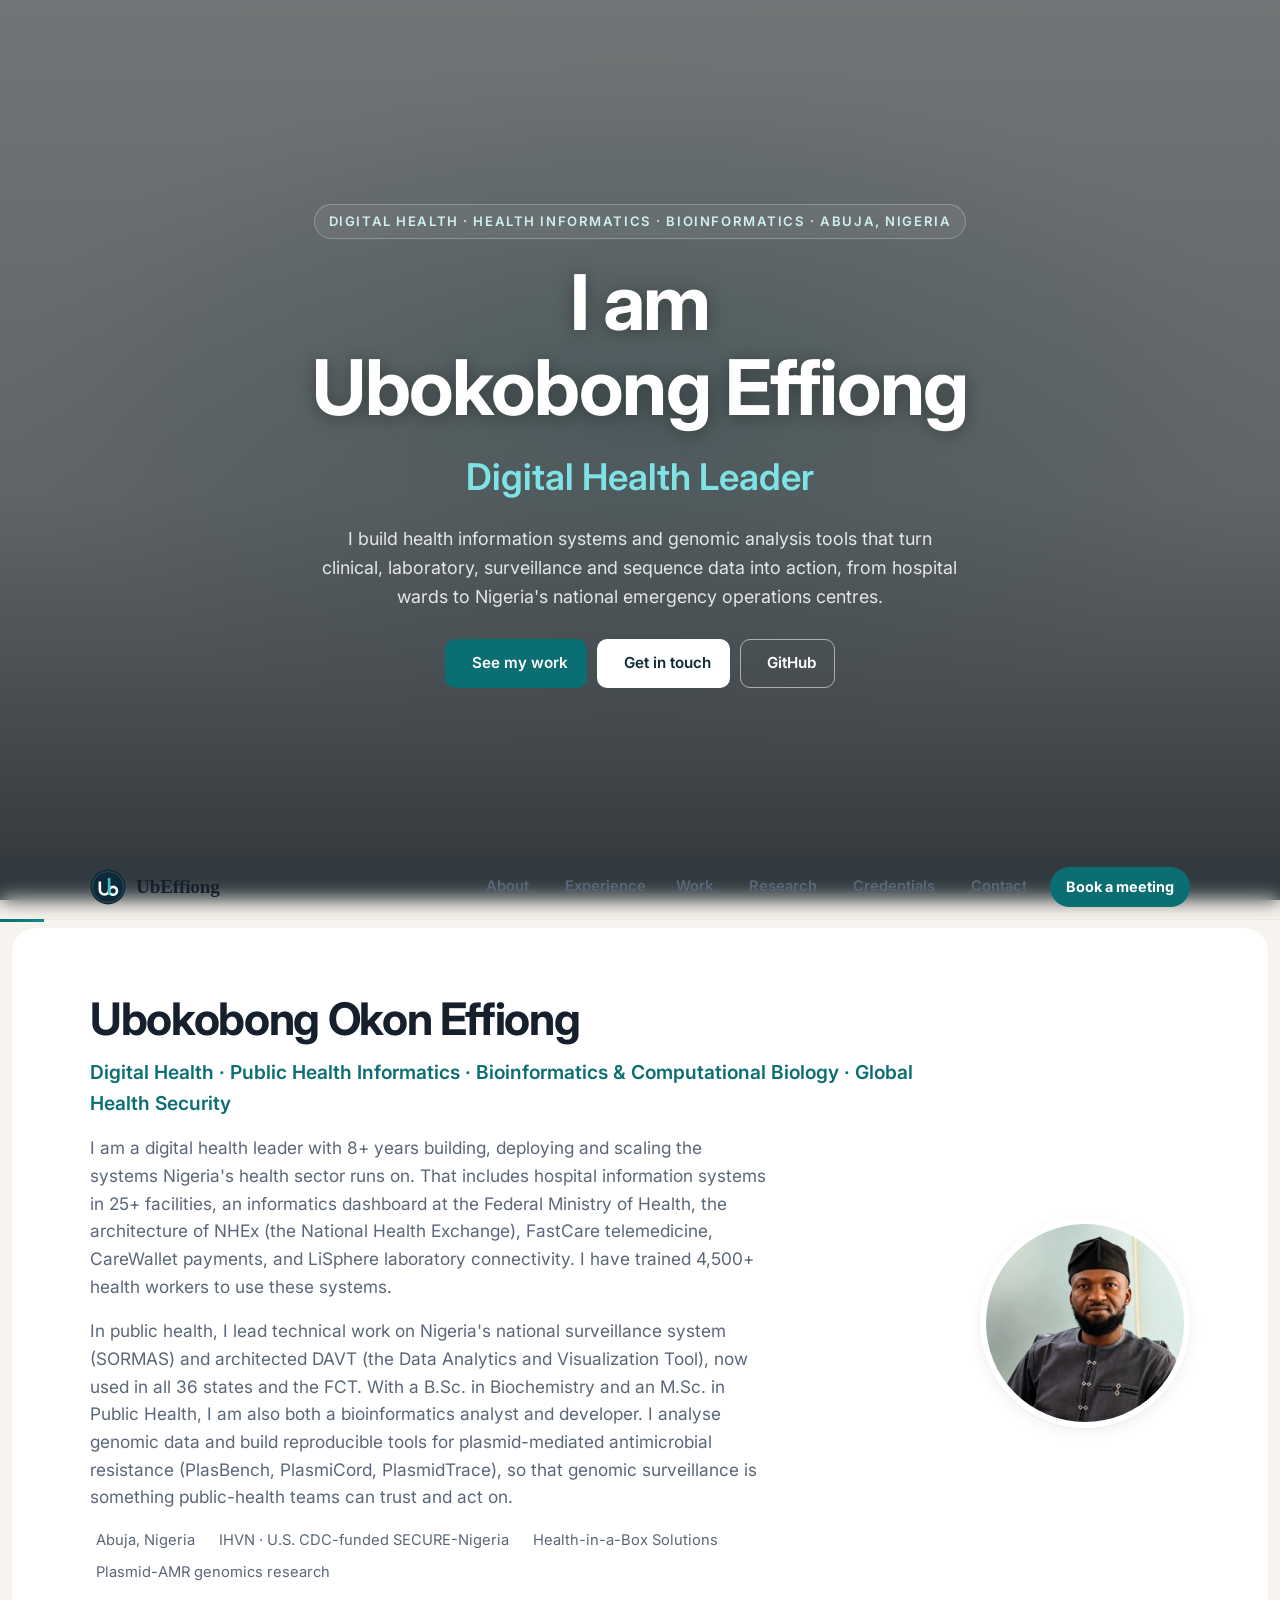
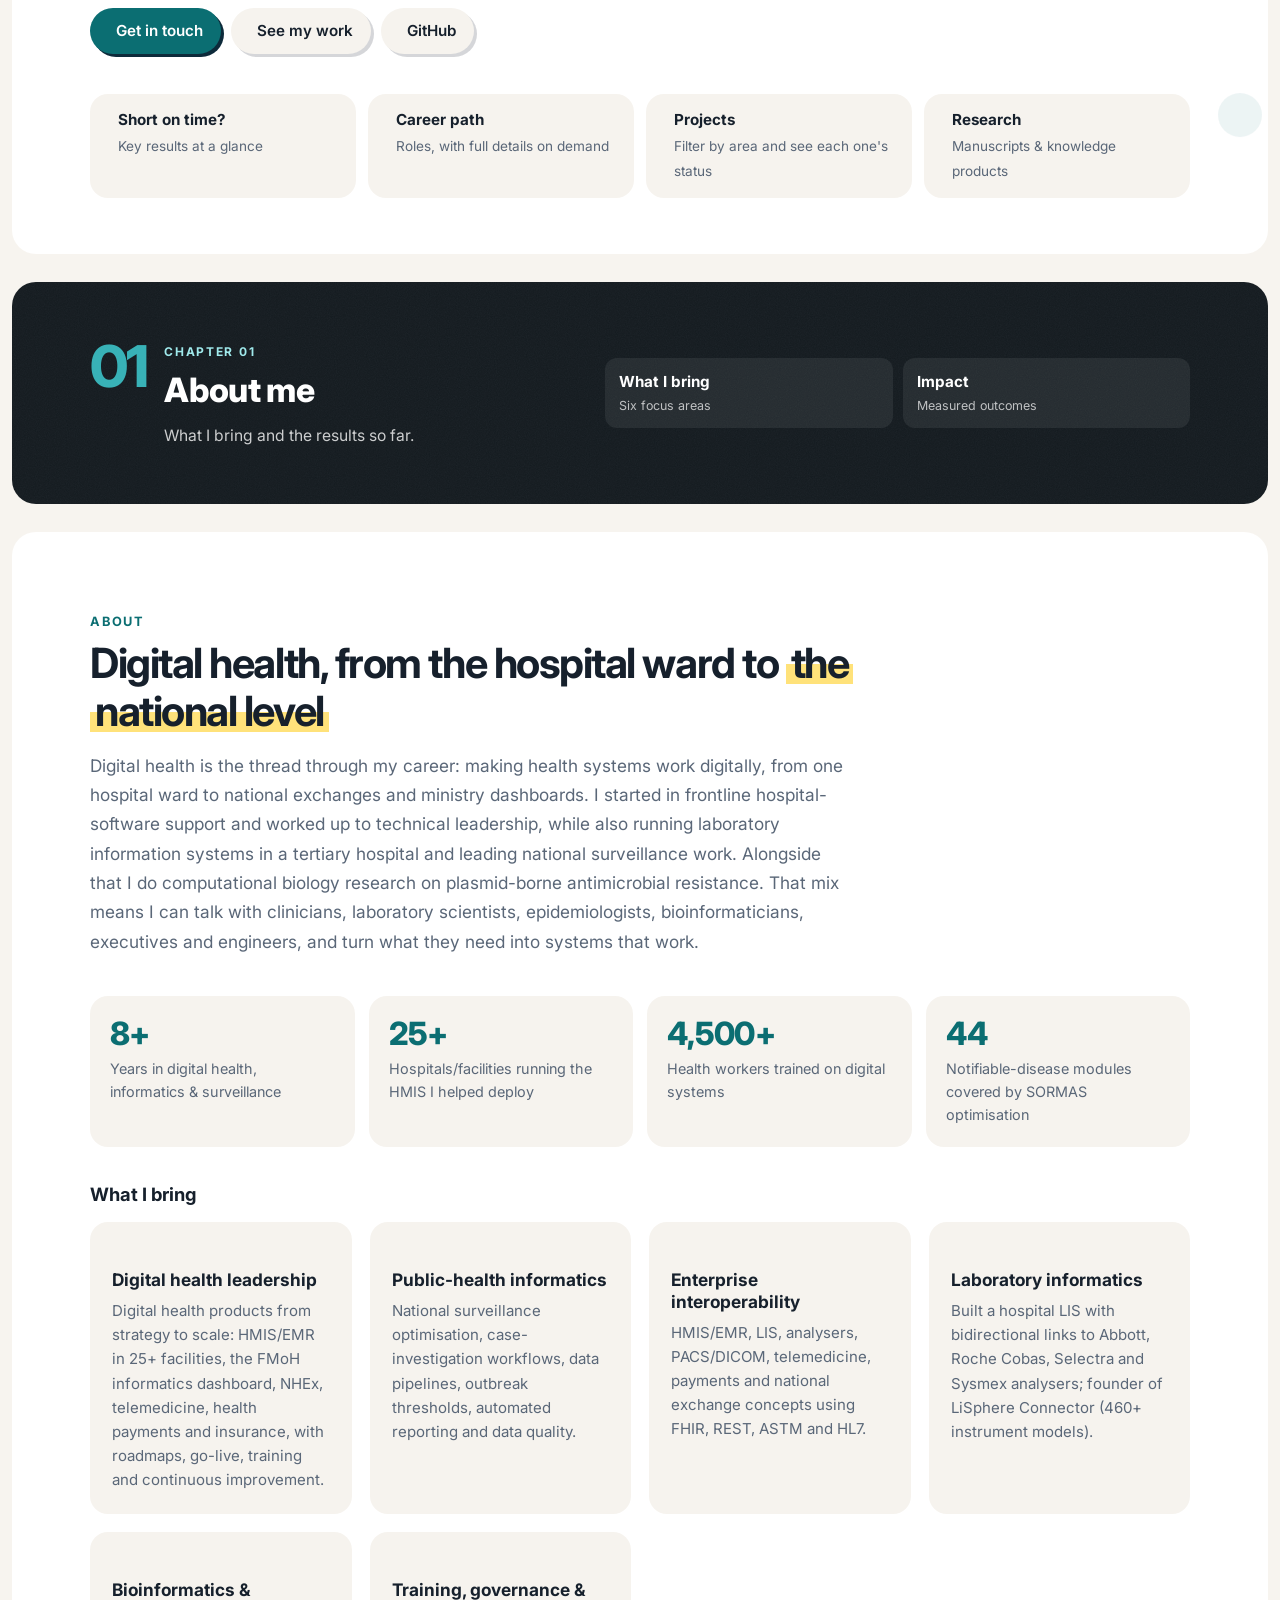
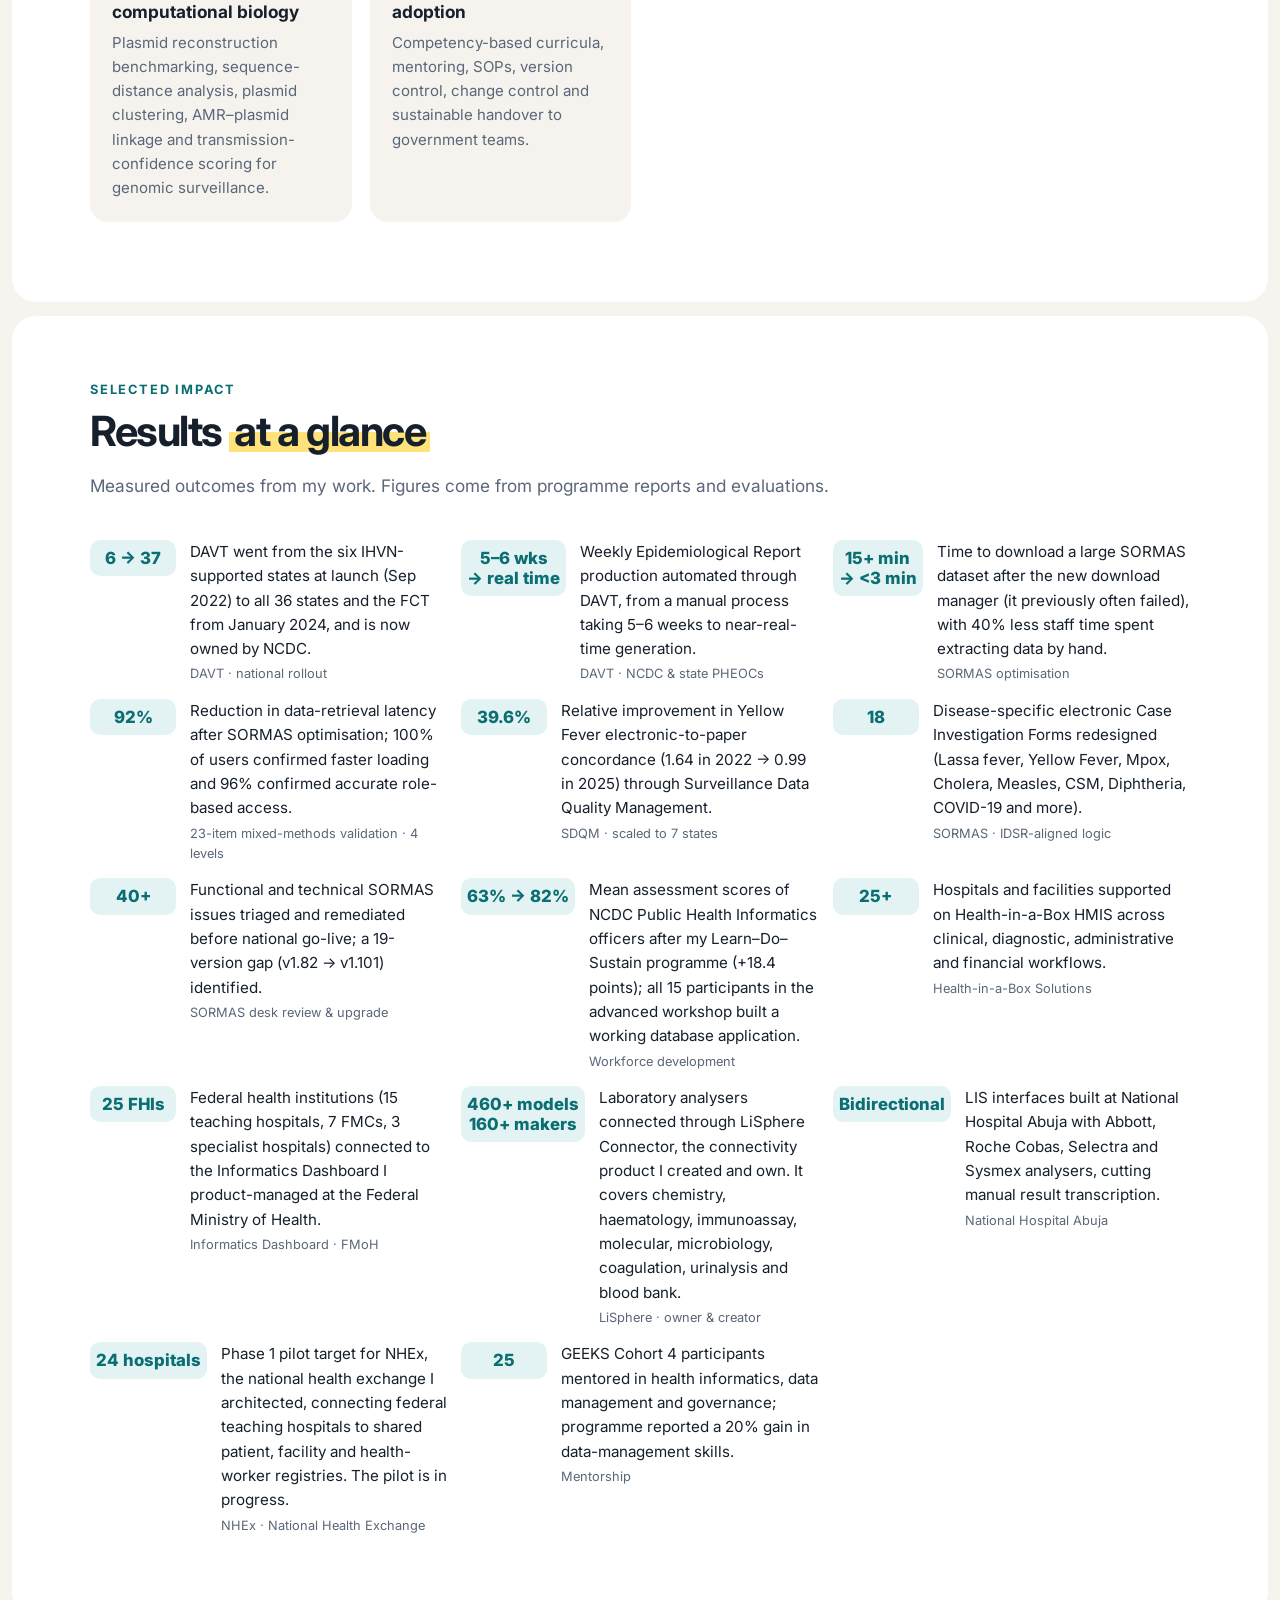
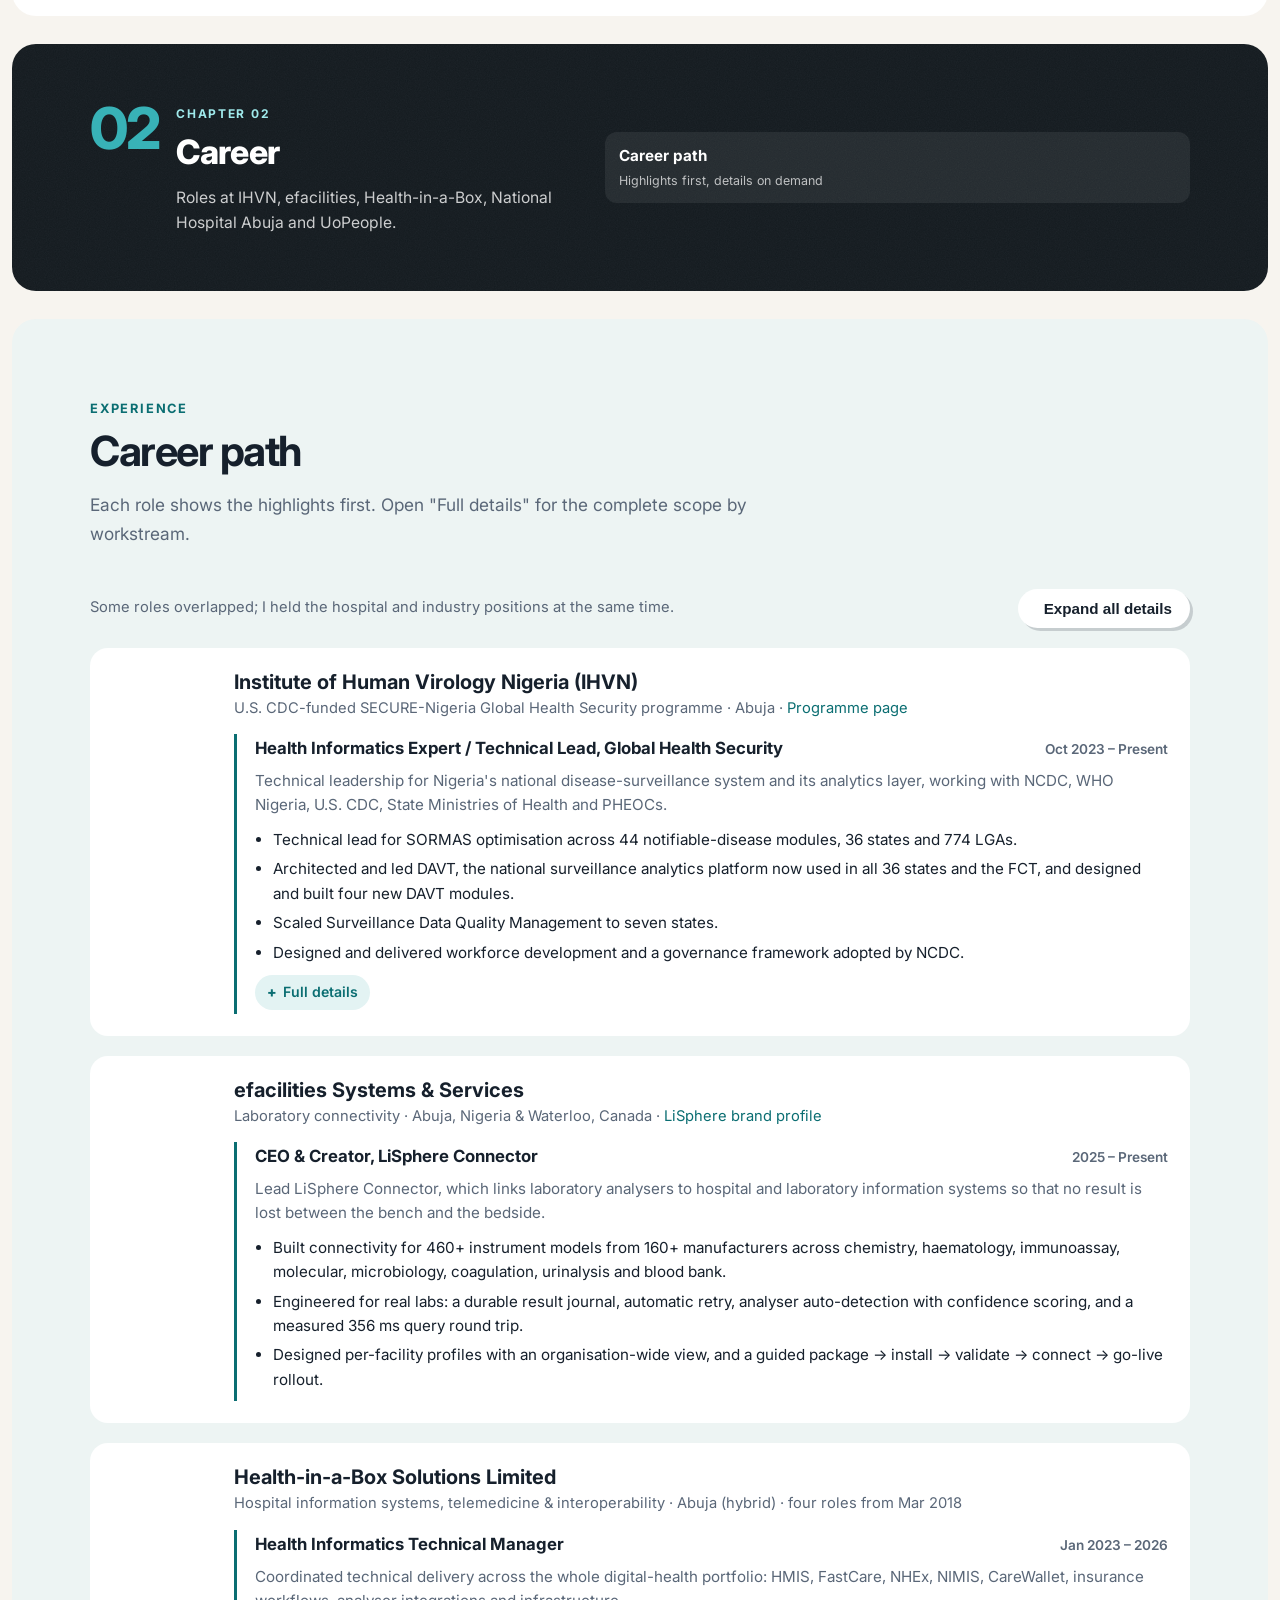
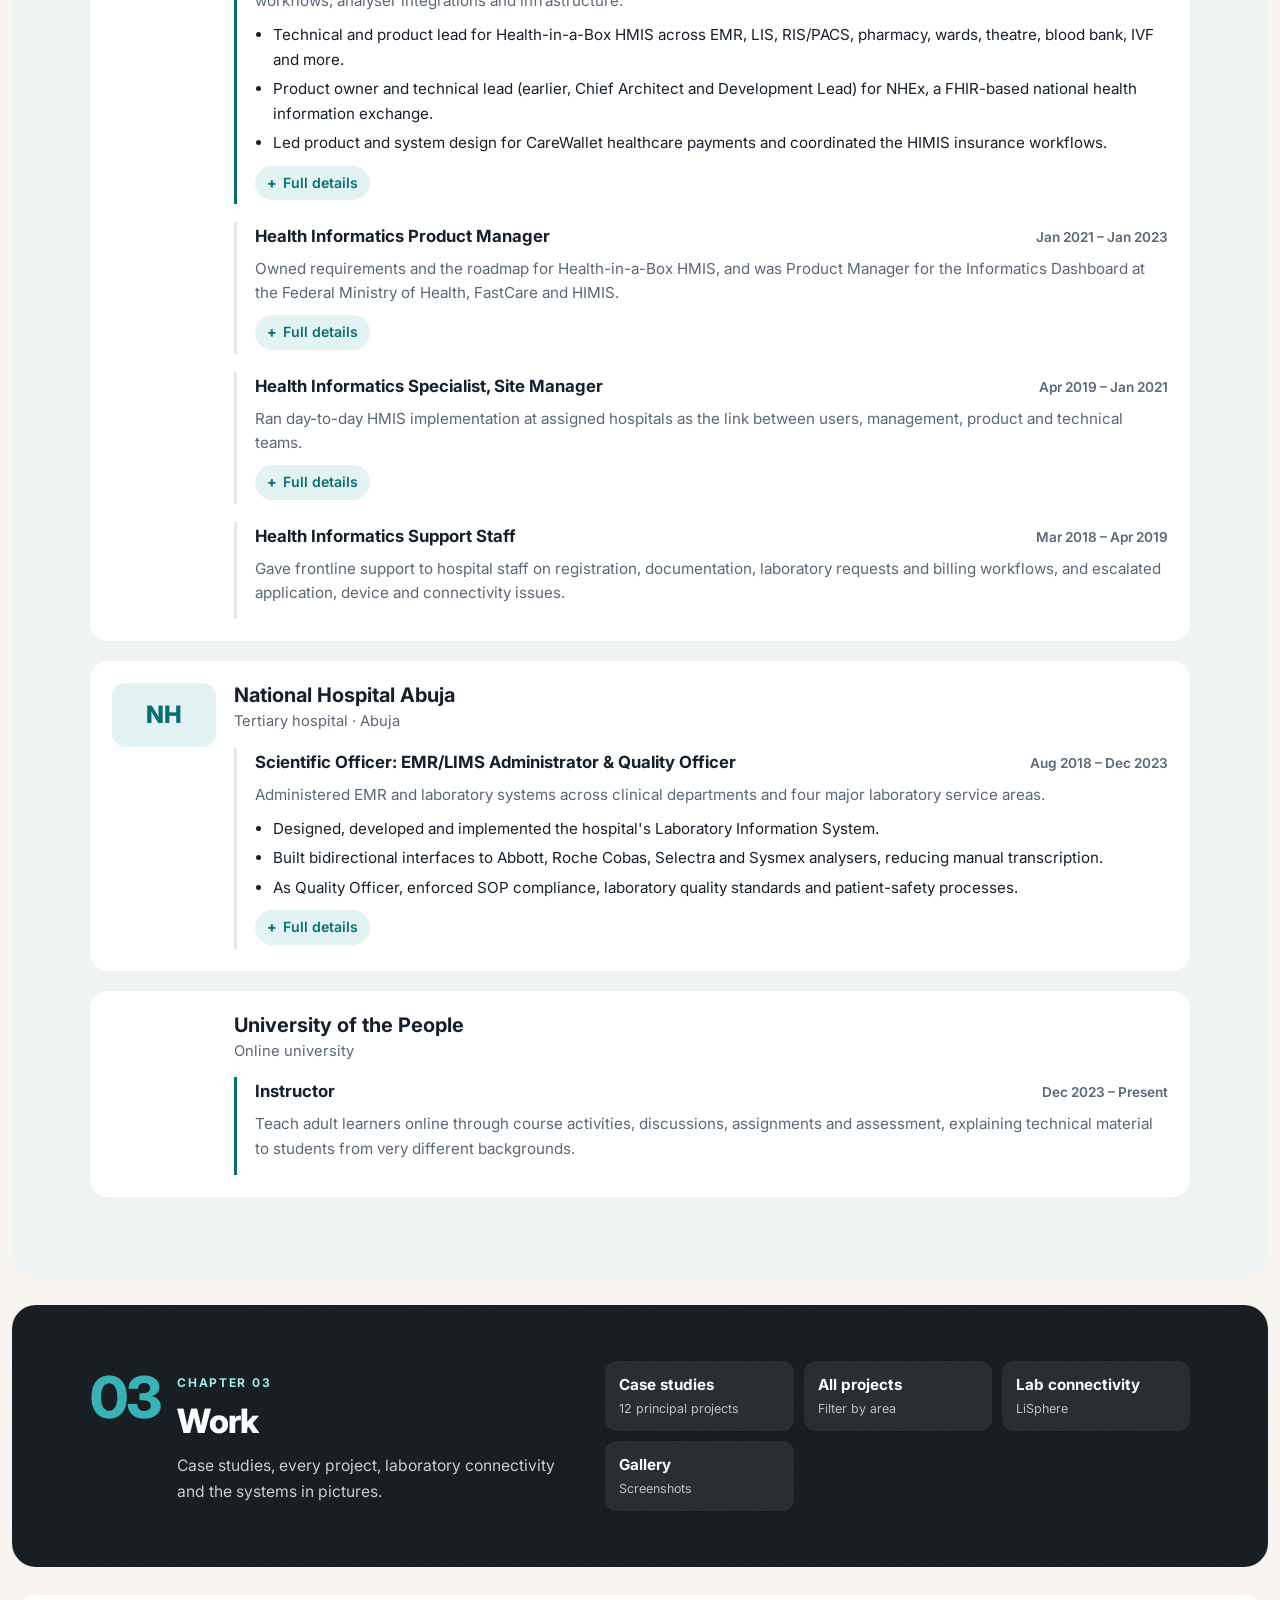
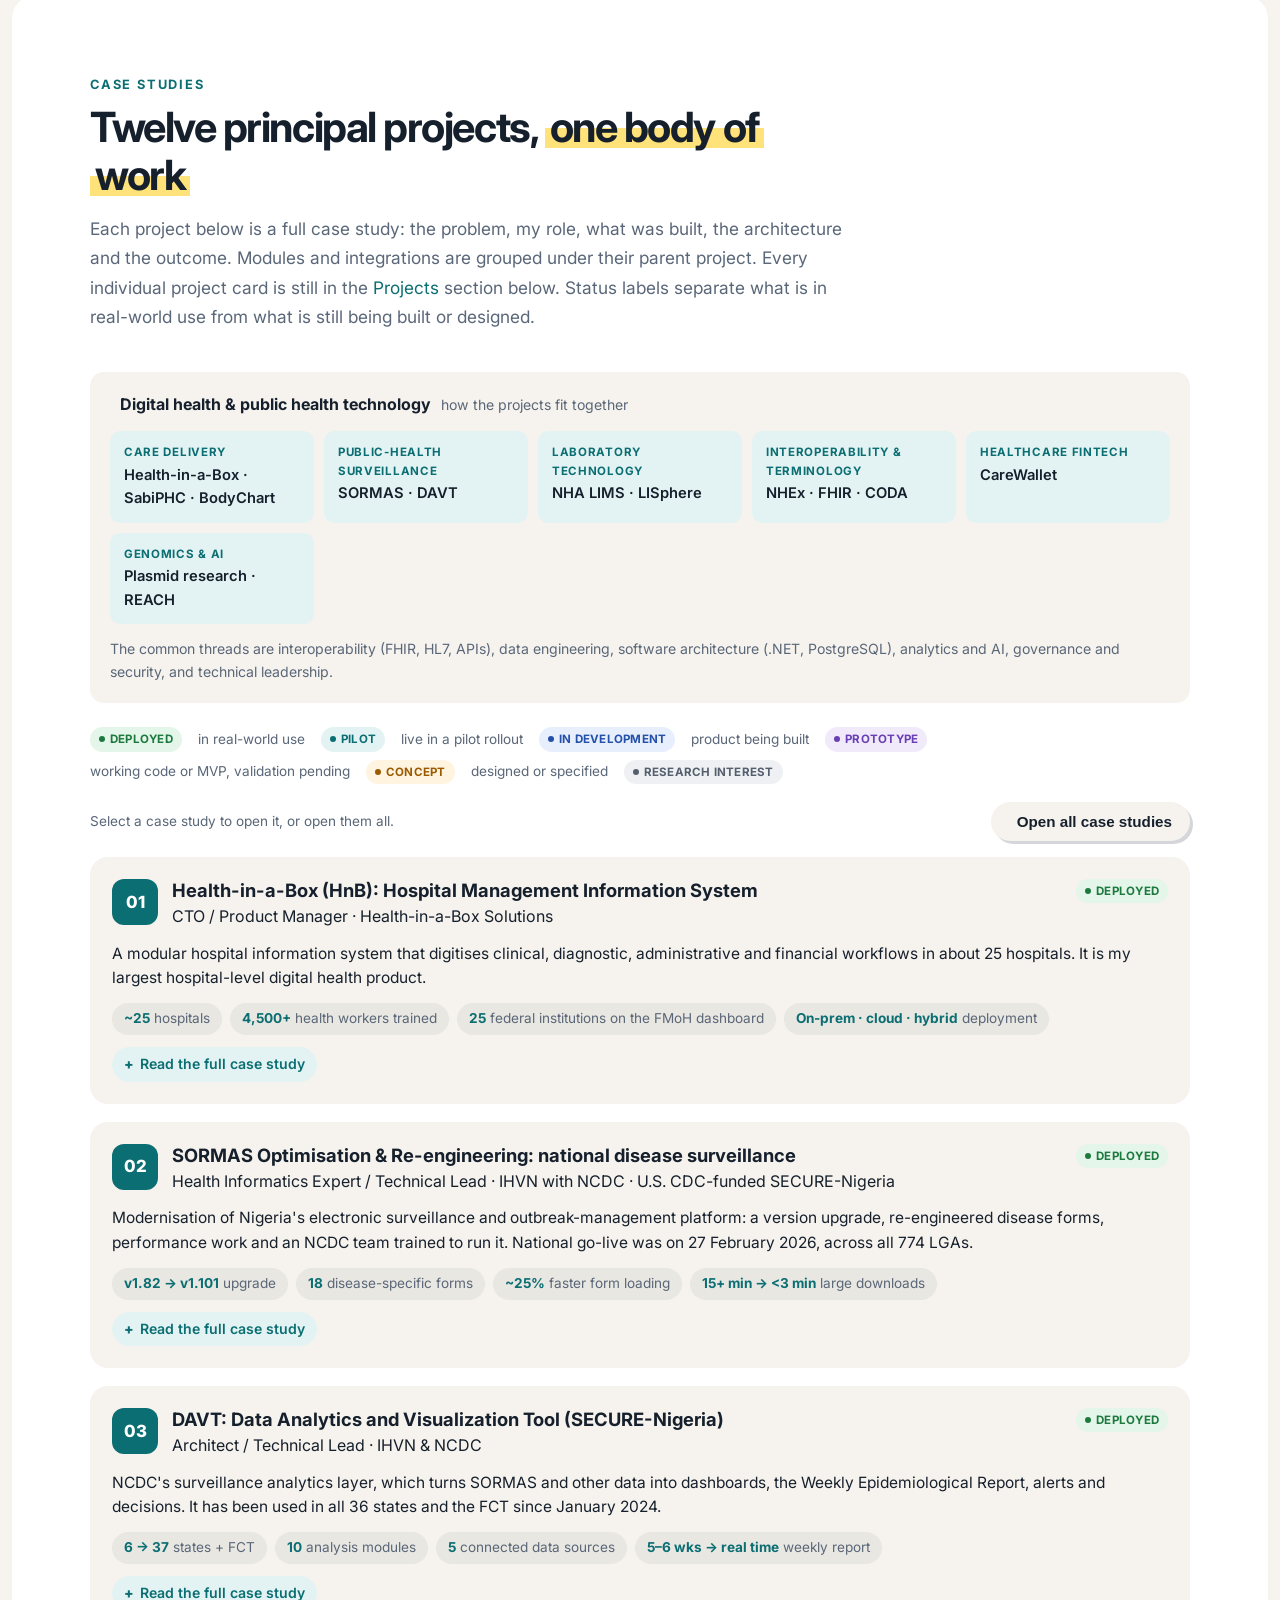
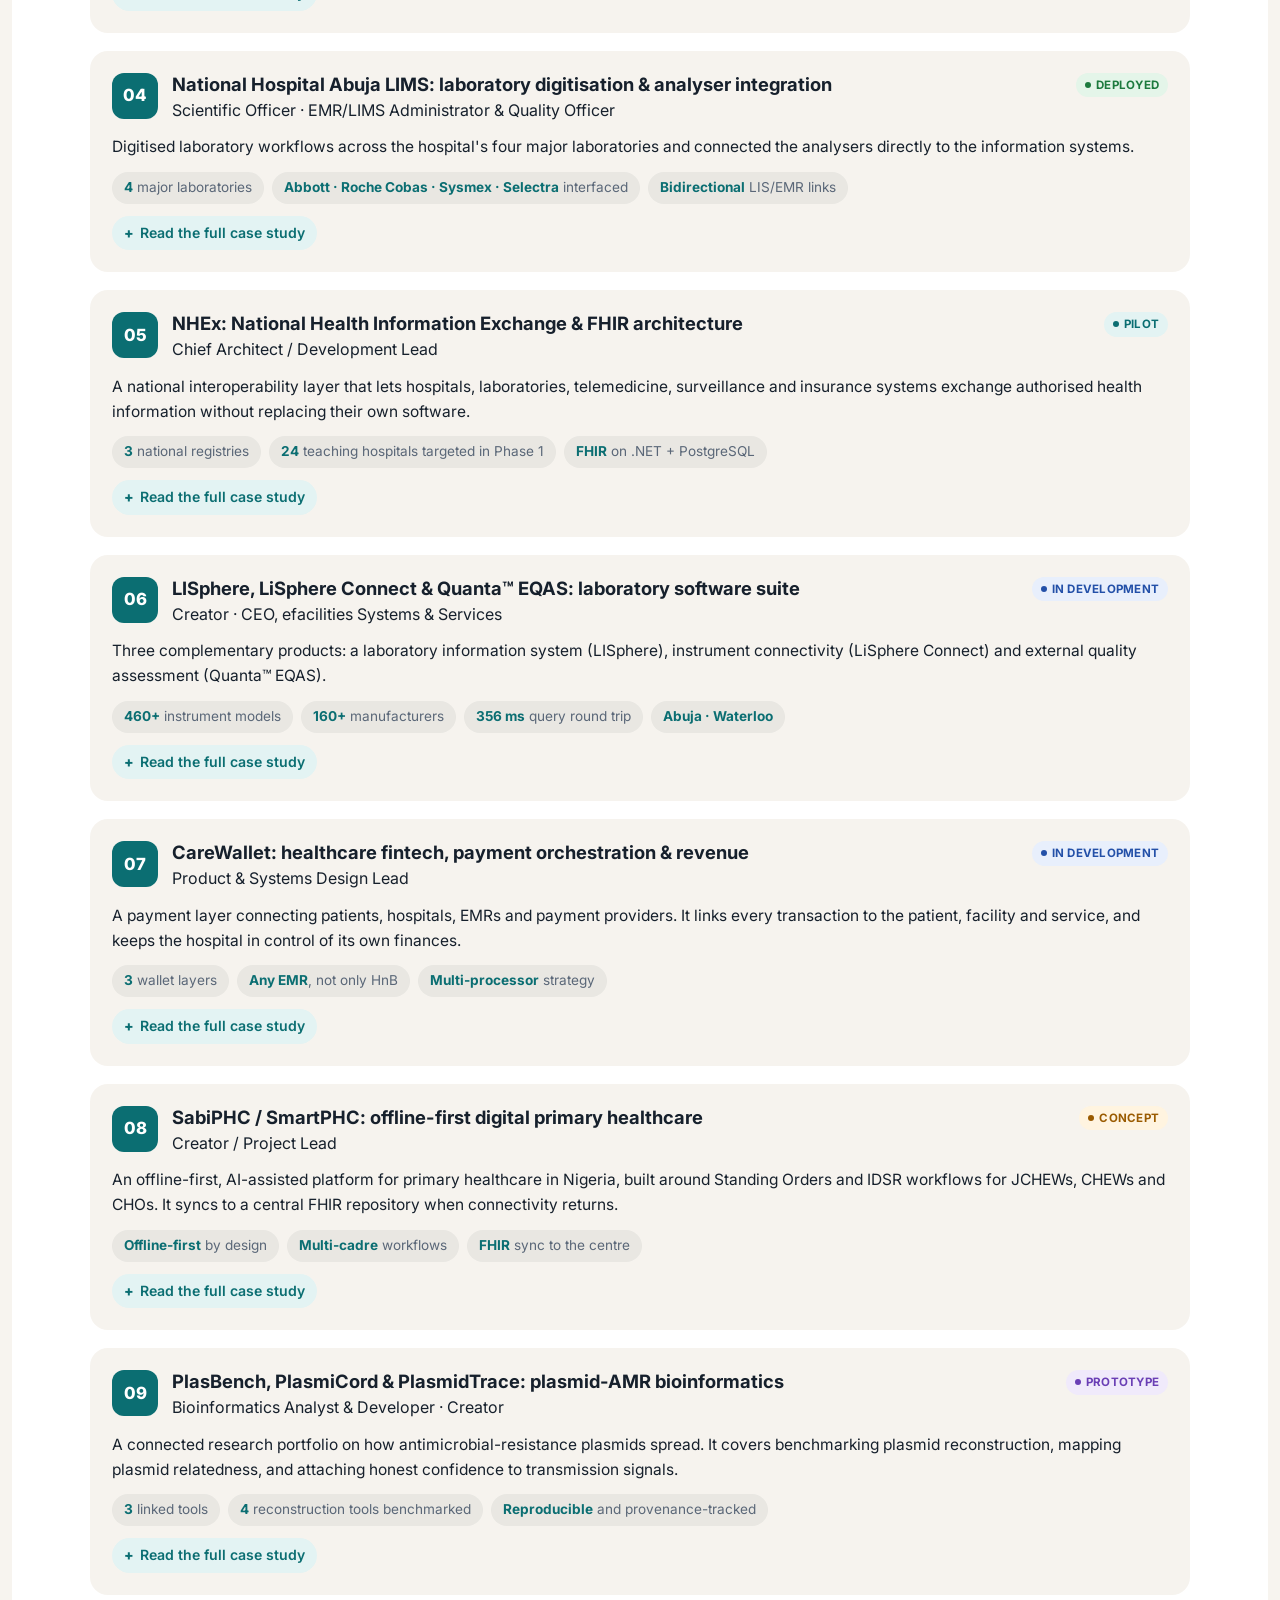
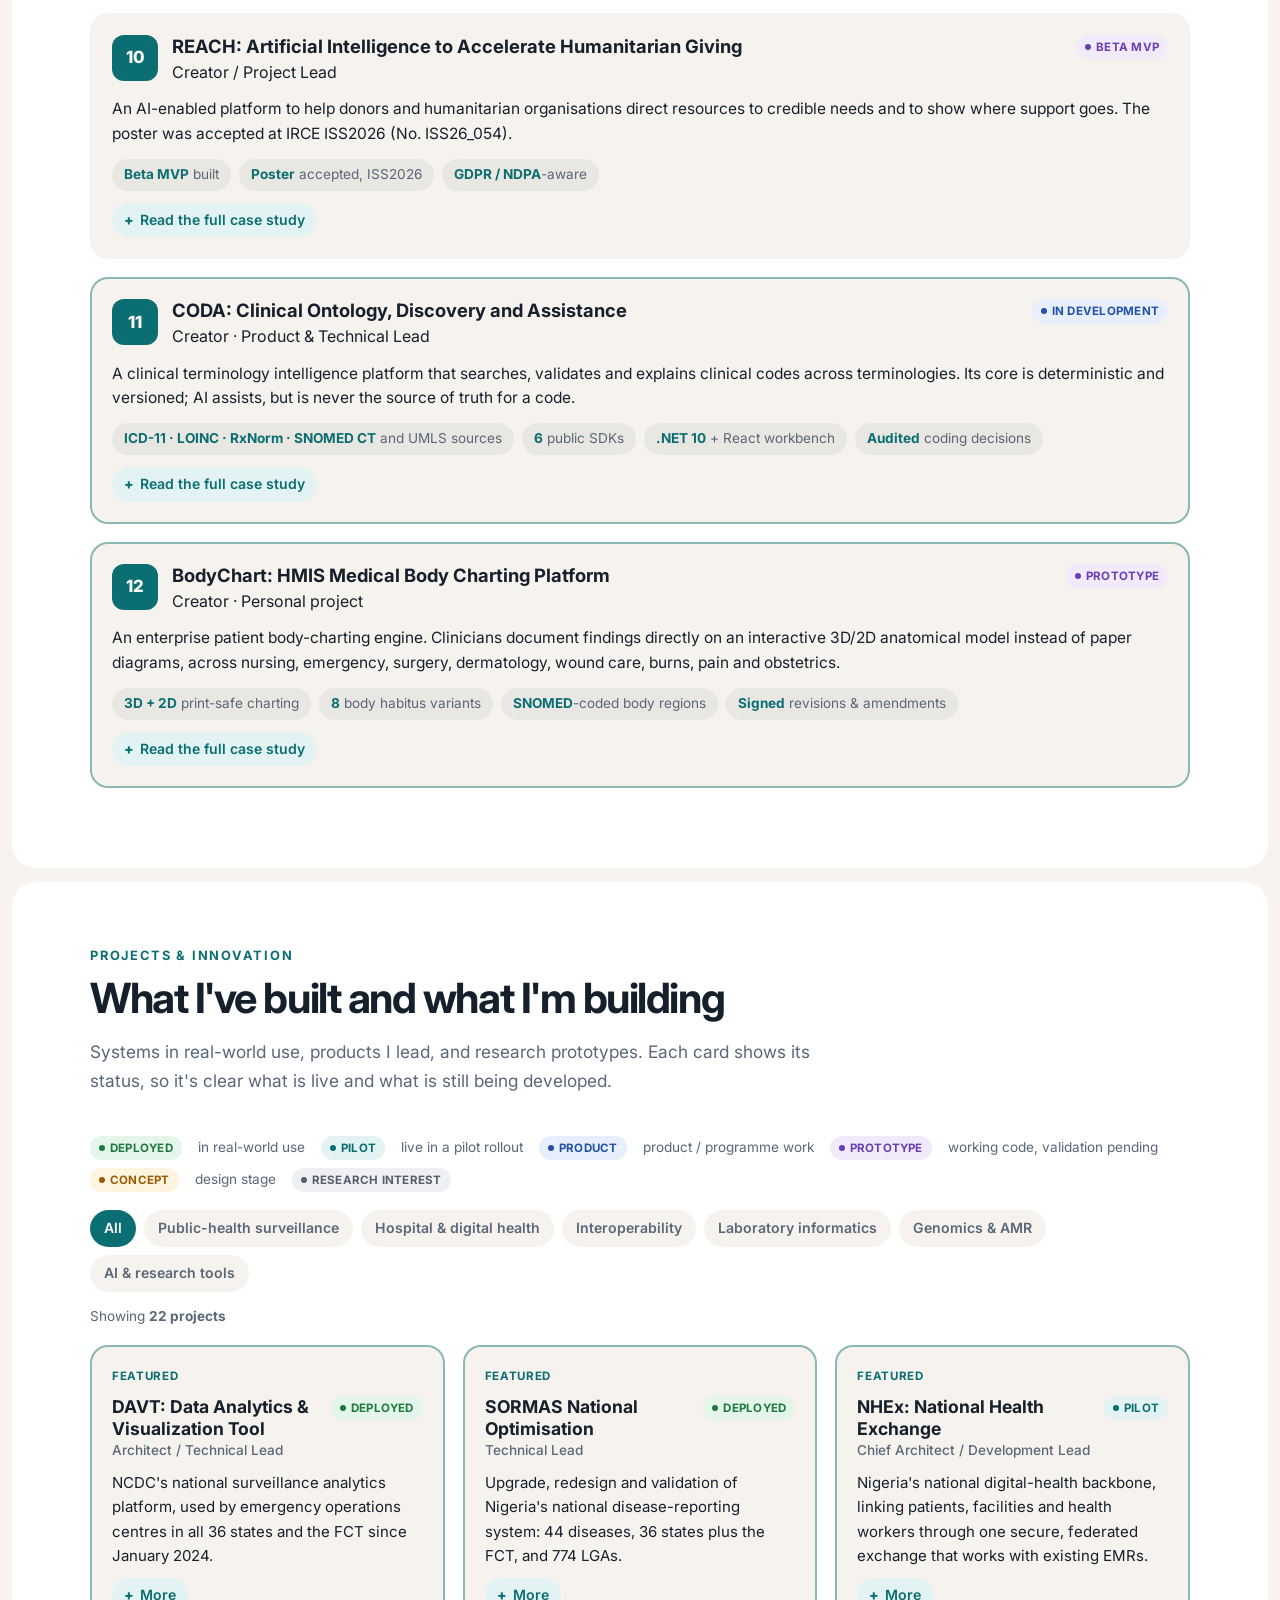
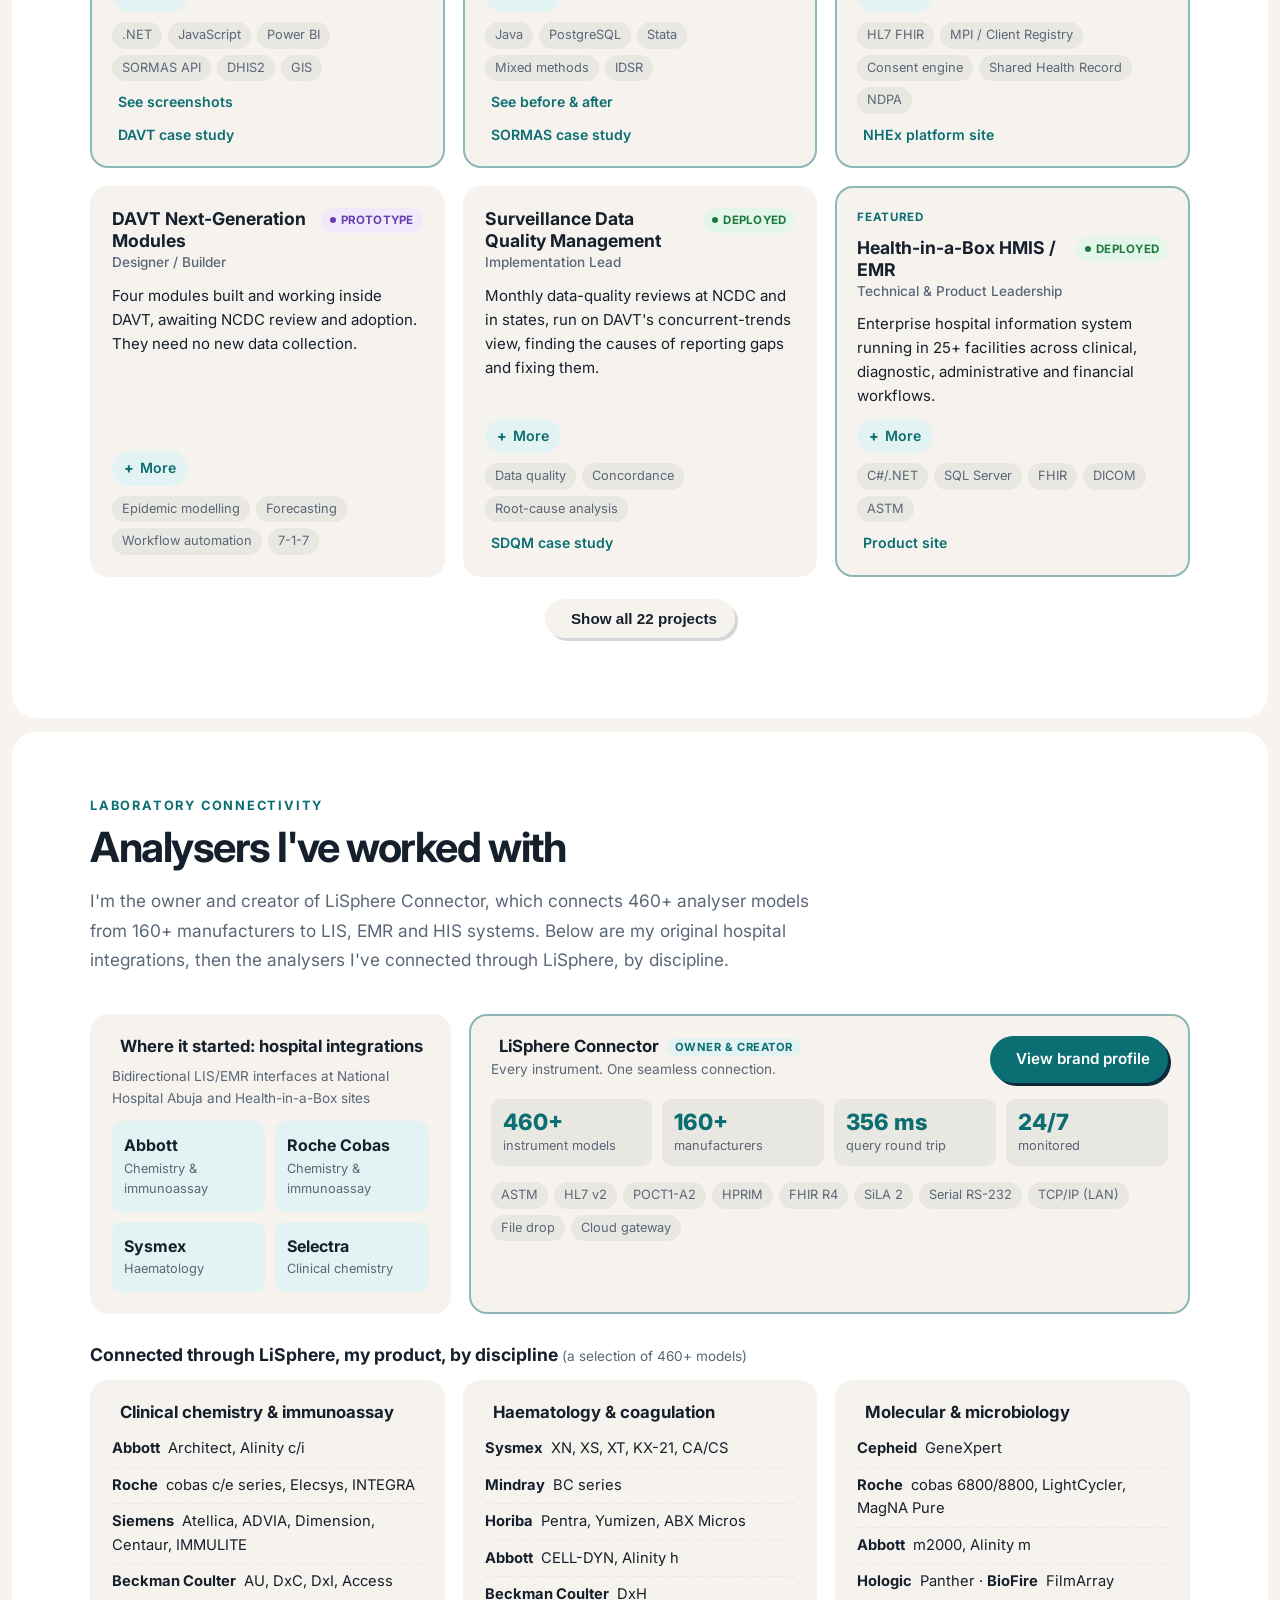
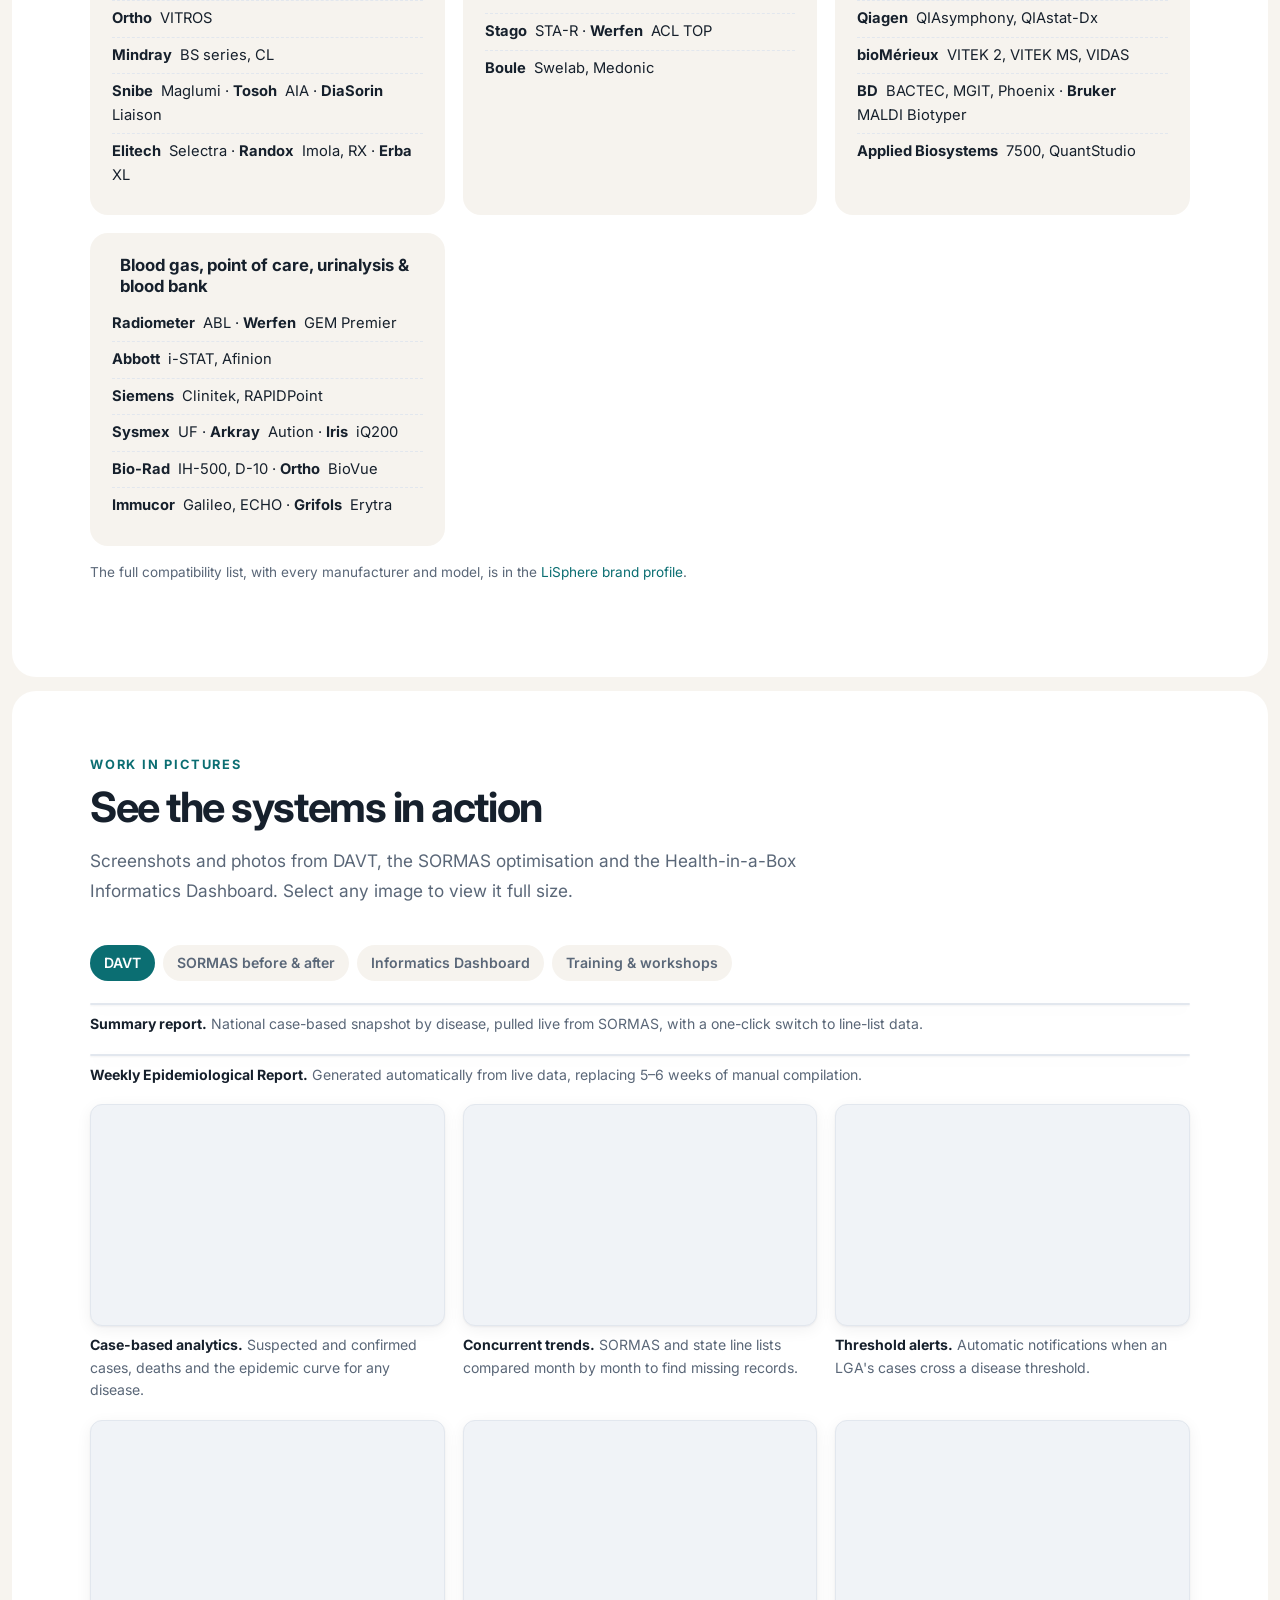
==== Portfolio/Resume.html @ 12e55ff6 "Redesign portfolio with updated CV, case studies and certificates - Keep the original photo hero wit" ====
<!DOCTYPE html>
<html lang="en">
<head>
  <meta charset="utf-8">
  <title>Ubokobong Effiong | Resume</title>
  <!-- The resume now lives on the main portfolio page. -->
  <meta http-equiv="refresh" content="0; url=index.html#experience">
  <link rel="canonical" href="index.html#experience">
</head>
<body>
  <p>The resume has moved. <a href="index.html#experience">Continue to the portfolio</a>.</p>
</body>
</html>
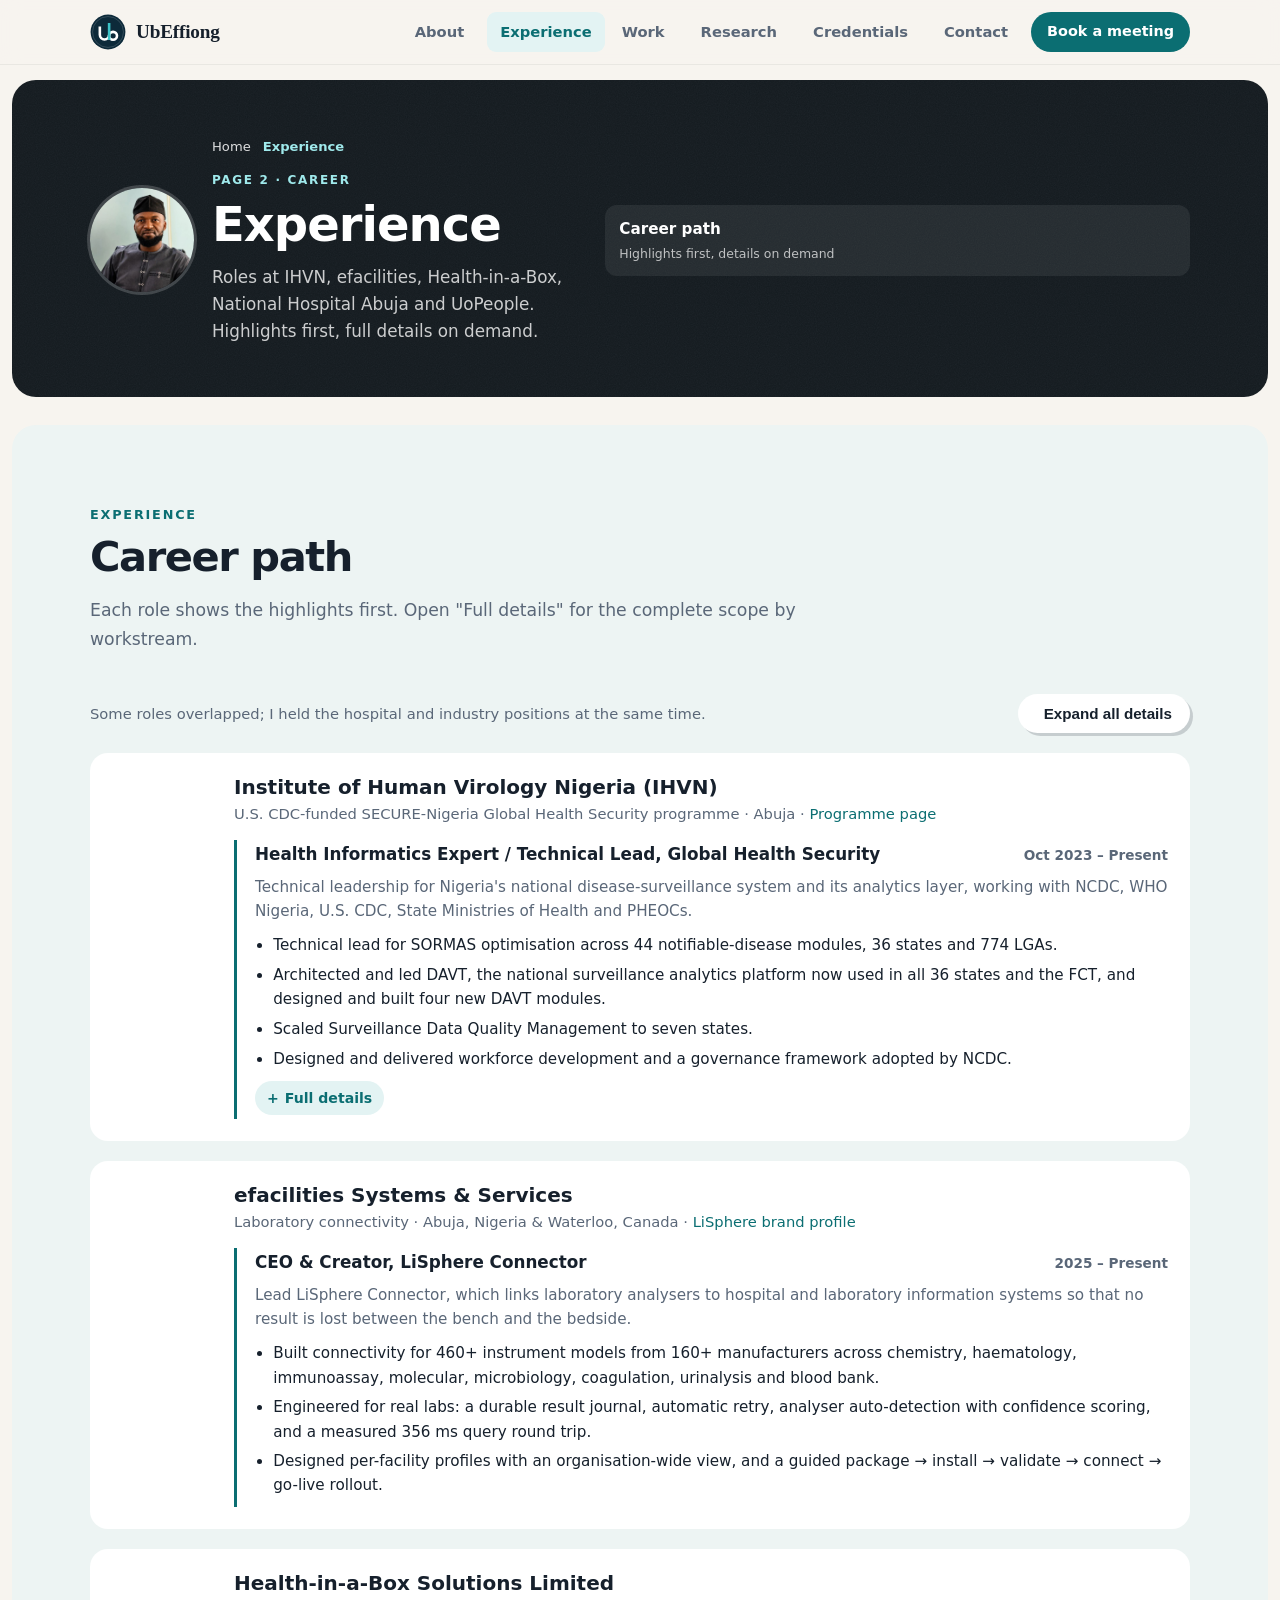
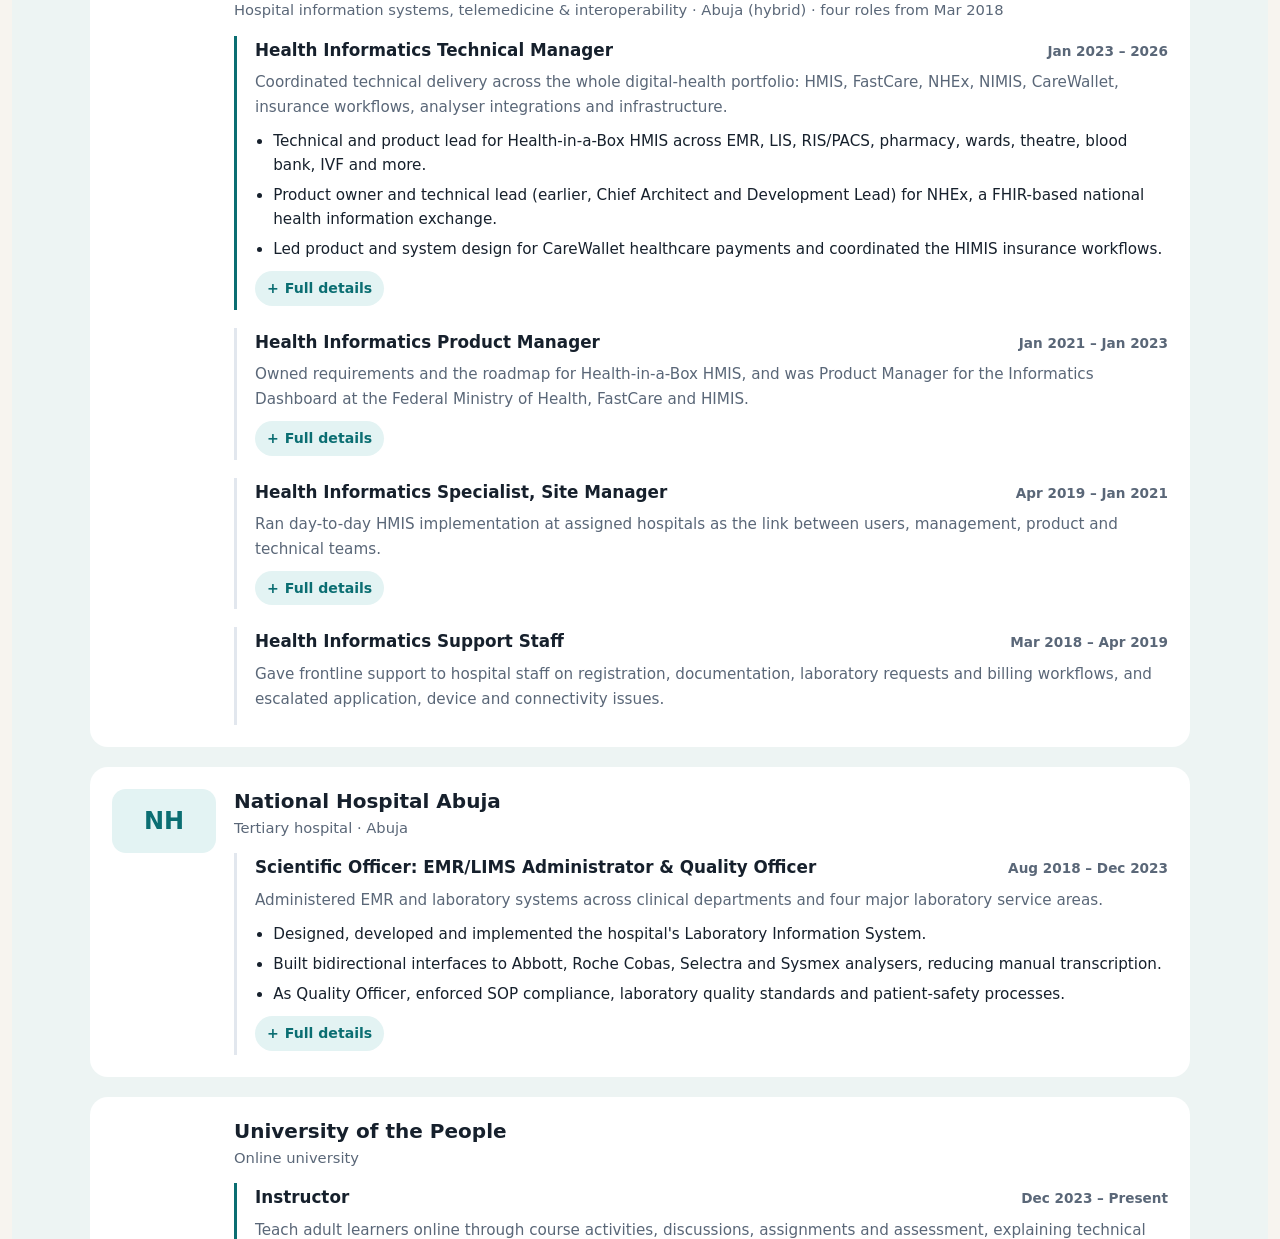
==== commit d7da4e0a: "Split portfolio into sub-pages and simplify contact - Break the single long page into Home, Experien" ====
--- a/Portfolio/Resume.html
+++ b/Portfolio/Resume.html
@@ -4,10 +4,10 @@
   <meta charset="utf-8">
   <title>Ubokobong Effiong | Resume</title>
   <!-- The resume now lives on the main portfolio page. -->
-  <meta http-equiv="refresh" content="0; url=index.html#experience">
-  <link rel="canonical" href="index.html#experience">
+  <meta http-equiv="refresh" content="0; url=experience.html#experience">
+  <link rel="canonical" href="experience.html#experience">
 </head>
 <body>
-  <p>The resume has moved. <a href="index.html#experience">Continue to the portfolio</a>.</p>
+  <p>The resume has moved. <a href="experience.html#experience">Continue to the portfolio</a>.</p>
 </body>
 </html>
